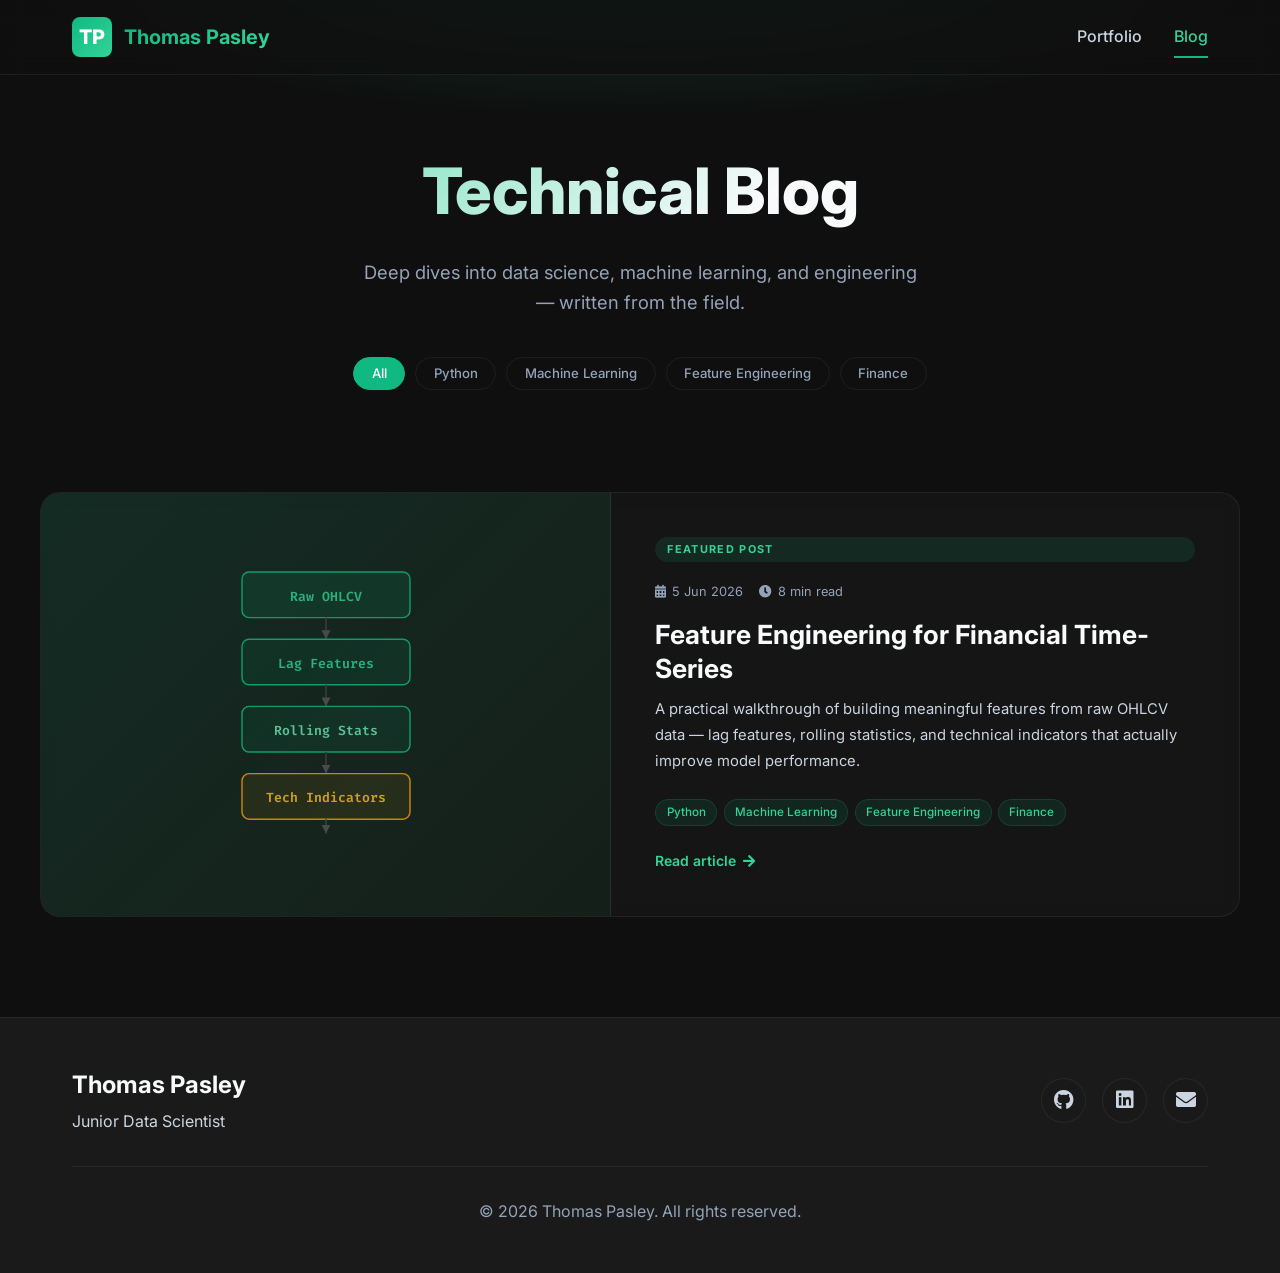
==== blog/index.html @ 4e46256f "Add blog section and refresh colour scheme - New blog at /blog/: listing page, post registry (posts." ====
<!DOCTYPE HTML>
<html lang="en">
<head>
    <title>Blog — Thomas Pasley</title>
    <meta charset="utf-8" />
    <meta name="viewport" content="width=device-width, initial-scale=1, user-scalable=no" />
    <meta name="description" content="Technical writing on data science, machine learning, and engineering by Thomas Pasley." />
    <link rel="preconnect" href="https://fonts.googleapis.com">
    <link rel="preconnect" href="https://fonts.gstatic.com" crossorigin>
    <link href="https://fonts.googleapis.com/css2?family=Inter:wght@300;400;500;600;700;800;900&family=Fira+Code:wght@400;500&display=swap" rel="stylesheet">
    <link rel="stylesheet" href="../assets/css/fontawesome-all.min.css" />
    <link rel="stylesheet" href="../assets/css/redesign.css" />
    <link rel="stylesheet" href="./blog.css" />
</head>
<body>

    <!-- Navigation -->
    <nav id="main-nav">
        <div class="nav-container">
            <div class="nav-brand">
                <span class="brand-icon">TP</span>
                <span class="brand-name">Thomas Pasley</span>
            </div>
            <div class="nav-menu" id="navMenu">
                <a href="/" class="nav-link">Portfolio</a>
                <a href="/blog/" class="nav-link active">Blog</a>
            </div>
            <button class="nav-toggle" id="navToggle" aria-label="Toggle navigation">
                <span></span>
                <span></span>
                <span></span>
            </button>
        </div>
    </nav>

    <!-- Hero -->
    <header class="blog-hero">
        <h1>Technical Blog</h1>
        <p class="blog-hero-subtitle">
            Deep dives into data science, machine learning, and engineering — written from the field.
        </p>

        <!-- Tag filter — populated by blog.js -->
        <div class="tag-filter" id="tagFilter" role="group" aria-label="Filter posts by tag"></div>
    </header>

    <!-- Posts -->
    <main class="posts-section" id="postsRoot">
        <div class="posts-container">
            <!-- Featured card injected here -->
            <div id="featuredZone"></div>

            <!-- Regular cards grid -->
            <div class="regular-posts" id="regularGrid"></div>

            <!-- Empty state -->
            <p class="posts-empty" id="postsEmpty">No posts match that tag yet.</p>
        </div>
    </main>

    <!-- Footer -->
    <footer class="site-footer">
        <div class="container">
            <div class="footer-content">
                <div class="footer-brand">
                    <h3>Thomas Pasley</h3>
                    <p>Junior Data Scientist</p>
                </div>
                <div class="footer-social">
                    <a href="https://github.com/Moosish" target="_blank" rel="noopener noreferrer" aria-label="GitHub">
                        <i class="fab fa-github"></i>
                    </a>
                    <a href="https://www.linkedin.com/in/thomas-pasley/" target="_blank" rel="noopener noreferrer" aria-label="LinkedIn">
                        <i class="fab fa-linkedin"></i>
                    </a>
                    <a href="mailto:tpasley95@gmail.com" aria-label="Email">
                        <i class="fas fa-envelope"></i>
                    </a>
                </div>
            </div>
            <div class="footer-bottom">
                <p>&copy; 2026 Thomas Pasley. All rights reserved.</p>
            </div>
        </div>
    </footer>

    <script src="./posts.js"></script>
    <script src="./blog.js"></script>
</body>
</html>
---- assets/css/redesign.css ----
/**
 * Complete Redesign - Modern Portfolio CSS
 * Thomas Pasley - Data Scientist Portfolio
 */

/* ==================== ROOT VARIABLES ==================== */
:root {
    /* Colors */
    --primary: #10b981;
    --primary-dark: #059669;
    --primary-light: #34d399;
    --secondary: #22c55e;
    --accent: #f59e0b;
    --success: #10b981;
    --warning: #f59e0b;
    --error: #ef4444;

    /* Backgrounds */
    --bg-primary: #0f0f0f;
    --bg-secondary: #1a1a1a;
    --bg-tertiary: #2d2d2d;
    --bg-card: rgba(26, 26, 26, 0.6);
    --bg-hover: rgba(16, 185, 129, 0.1);

    /* Text Colors */
    --text-primary: #f8fafc;
    --text-secondary: #cbd5e1;
    --text-muted: #94a3b8;
    --text-inverse: #0f0f0f;

    /* Borders */
    --border-color: rgba(148, 163, 184, 0.1);
    --border-radius: 12px;
    --border-radius-lg: 20px;

    /* Spacing */
    --section-padding: 100px 0;
    --container-padding: 0 2rem;
    --max-width: 1200px;

    /* Shadows */
    --shadow-sm: 0 2px 8px rgba(0, 0, 0, 0.1);
    --shadow-md: 0 4px 16px rgba(0, 0, 0, 0.2);
    --shadow-lg: 0 8px 32px rgba(0, 0, 0, 0.3);
    --shadow-xl: 0 16px 48px rgba(0, 0, 0, 0.4);

    /* Transitions */
    --transition: all 0.3s cubic-bezier(0.4, 0, 0.2, 1);
    --transition-slow: all 0.5s cubic-bezier(0.4, 0, 0.2, 1);
}

/* ==================== GLOBAL STYLES ==================== */
* {
    margin: 0;
    padding: 0;
    box-sizing: border-box;
}

html {
    scroll-behavior: smooth;
    font-size: 16px;
}

body {
    font-family: 'Inter', -apple-system, BlinkMacSystemFont, 'Segoe UI', sans-serif;
    background: var(--bg-primary);
    color: var(--text-primary);
    line-height: 1.6;
    overflow-x: hidden;
}

.container {
    max-width: var(--max-width);
    margin: 0 auto;
    padding: var(--container-padding);
}

img {
    max-width: 100%;
    height: auto;
    display: block;
}

a {
    text-decoration: none;
    color: inherit;
    transition: var(--transition);
}

ul {
    list-style: none;
}

/* ==================== NAVIGATION ==================== */
#main-nav {
    position: fixed;
    top: 0;
    left: 0;
    width: 100%;
    background: rgba(15, 15, 15, 0.8);
    backdrop-filter: blur(10px);
    border-bottom: 1px solid var(--border-color);
    z-index: 1000;
    transition: var(--transition);
}

#main-nav.scrolled {
    box-shadow: var(--shadow-md);
    background: rgba(15, 15, 15, 0.95);
}

.nav-container {
    max-width: var(--max-width);
    margin: 0 auto;
    padding: 1rem 2rem;
    display: flex;
    justify-content: space-between;
    align-items: center;
}

.nav-brand {
    display: flex;
    align-items: center;
    gap: 0.75rem;
    font-weight: 700;
    font-size: 1.25rem;
}

.brand-icon {
    width: 40px;
    height: 40px;
    background: linear-gradient(135deg, var(--primary), var(--primary-light));
    border-radius: 8px;
    display: flex;
    align-items: center;
    justify-content: center;
    color: white;
    font-weight: 800;
}

.brand-name {
    background: linear-gradient(135deg, var(--primary), var(--primary-light));
    -webkit-background-clip: text;
    -webkit-text-fill-color: transparent;
    background-clip: text;
}

.nav-menu {
    display: flex;
    gap: 2rem;
}

.nav-link {
    color: var(--text-secondary);
    font-weight: 500;
    position: relative;
    padding: 0.5rem 0;
}

.nav-link::after {
    content: '';
    position: absolute;
    bottom: 0;
    left: 0;
    width: 0;
    height: 2px;
    background: var(--primary);
    transition: width 0.3s ease;
}

.nav-link:hover,
.nav-link.active {
    color: var(--primary-light);
}

.nav-link:hover::after,
.nav-link.active::after {
    width: 100%;
}

.nav-toggle {
    display: none;
    flex-direction: column;
    gap: 4px;
    background: none;
    border: none;
    cursor: pointer;
    padding: 0.5rem;
}

.nav-toggle span {
    width: 25px;
    height: 2px;
    background: var(--text-primary);
    transition: var(--transition);
}

/* ==================== HERO SECTION ==================== */
.hero-section {
    min-height: 100vh;
    display: flex;
    align-items: center;
    justify-content: center;
    position: relative;
    padding: 120px 2rem 80px;
    overflow: hidden;
}

.hero-background {
    position: absolute;
    top: 0;
    left: 0;
    width: 100%;
    height: 100%;
    z-index: 0;
}

.gradient-orb {
    position: absolute;
    border-radius: 50%;
    filter: blur(80px);
    opacity: 0.3;
    animation: float 20s ease-in-out infinite;
}

.orb-1 {
    width: 500px;
    height: 500px;
    background: var(--primary);
    top: -10%;
    right: -10%;
    animation-delay: 0s;
}

.orb-2 {
    width: 400px;
    height: 400px;
    background: var(--secondary);
    bottom: -10%;
    left: -10%;
    animation-delay: 5s;
}

.orb-3 {
    width: 350px;
    height: 350px;
    background: var(--accent);
    top: 50%;
    left: 50%;
    transform: translate(-50%, -50%);
    animation-delay: 10s;
}

@keyframes float {
    0%, 100% { transform: translate(0, 0) scale(1); }
    33% { transform: translate(30px, -30px) scale(1.1); }
    66% { transform: translate(-20px, 20px) scale(0.9); }
}

.hero-content {
    max-width: var(--max-width);
    width: 100%;
    display: grid;
    grid-template-columns: 1.2fr 1fr;
    gap: 4rem;
    align-items: center;
    position: relative;
    z-index: 1;
}

.hero-greeting {
    color: var(--primary-light);
    font-size: 1.25rem;
    font-weight: 500;
    margin-bottom: 0.5rem;
    animation: fadeInUp 0.8s ease 0.2s backwards;
}

.hero-name {
    font-size: 4rem;
    font-weight: 900;
    background: linear-gradient(135deg, var(--text-primary), var(--primary-light));
    -webkit-background-clip: text;
    -webkit-text-fill-color: transparent;
    background-clip: text;
    margin-bottom: 0.5rem;
    line-height: 1.2;
    animation: fadeInUp 0.8s ease 0.4s backwards;
}

.hero-title {
    font-size: 2.5rem;
    font-weight: 700;
    color: var(--text-secondary);
    margin-bottom: 1.5rem;
    animation: fadeInUp 0.8s ease 0.6s backwards;
}

.hero-description {
    font-size: 1.15rem;
    color: var(--text-secondary);
    line-height: 1.8;
    margin-bottom: 2rem;
    animation: fadeInUp 0.8s ease 0.8s backwards;
}

.hero-cta {
    display: flex;
    gap: 1rem;
    margin-bottom: 2rem;
    animation: fadeInUp 0.8s ease 1s backwards;
}

.btn {
    padding: 1rem 2rem;
    border-radius: var(--border-radius);
    font-weight: 600;
    font-size: 1rem;
    cursor: pointer;
    border: none;
    display: inline-flex;
    align-items: center;
    gap: 0.5rem;
    transition: var(--transition);
}

.btn-primary {
    background: linear-gradient(135deg, var(--primary), var(--primary-light));
    color: white;
    box-shadow: 0 4px 20px rgba(16, 185, 129, 0.4);
}

.btn-primary:hover {
    transform: translateY(-2px);
    box-shadow: 0 8px 30px rgba(16, 185, 129, 0.6);
}

.btn-secondary {
    background: transparent;
    color: var(--text-primary);
    border: 2px solid var(--primary);
}

.btn-secondary:hover {
    background: var(--primary);
    transform: translateY(-2px);
}

.hero-social {
    display: flex;
    gap: 1rem;
    animation: fadeInUp 0.8s ease 1.2s backwards;
}

.hero-social a {
    width: 50px;
    height: 50px;
    background: var(--bg-card);
    backdrop-filter: blur(10px);
    border: 1px solid var(--border-color);
    border-radius: 50%;
    display: flex;
    align-items: center;
    justify-content: center;
    font-size: 1.25rem;
    color: var(--text-secondary);
    transition: var(--transition);
}

.hero-social a:hover {
    background: var(--primary);
    color: white;
    transform: translateY(-3px);
    box-shadow: 0 8px 20px rgba(16, 185, 129, 0.4);
}

.hero-image {
    animation: fadeInRight 1s ease 0.5s backwards;
}

.image-wrapper {
    position: relative;
    border-radius: var(--border-radius-lg);
    overflow: hidden;
}

.image-wrapper img {
    width: 100%;
    border-radius: var(--border-radius-lg);
    box-shadow: var(--shadow-xl);
}

.image-border {
    position: absolute;
    inset: -10px;
    border-radius: var(--border-radius-lg);
    background: linear-gradient(135deg, var(--primary), var(--primary-light));
    z-index: -1;
    animation: rotate 10s linear infinite;
}

@keyframes rotate {
    from { transform: rotate(0deg); }
    to { transform: rotate(360deg); }
}

.scroll-indicator {
    position: absolute;
    bottom: 2rem;
    left: 50%;
    transform: translateX(-50%);
    display: flex;
    flex-direction: column;
    align-items: center;
    gap: 0.5rem;
    color: var(--text-muted);
    animation: bounce 2s ease-in-out infinite;
}

.scroll-indicator span {
    width: 2px;
    height: 40px;
    background: linear-gradient(to bottom, transparent, var(--primary));
}

.scroll-indicator p {
    font-size: 0.875rem;
    font-weight: 500;
}

@keyframes bounce {
    0%, 100% { transform: translate(-50%, 0); }
    50% { transform: translate(-50%, 10px); }
}

/* ==================== STATS SECTION ==================== */
.stats-section {
    padding: 3rem 0;
    background: var(--bg-secondary);
    border-top: 1px solid var(--border-color);
    border-bottom: 1px solid var(--border-color);
}

.stats-grid {
    display: grid;
    grid-template-columns: repeat(4, 1fr);
    gap: 2rem;
}

.stat-item {
    text-align: center;
    padding: 2rem;
    background: var(--bg-card);
    backdrop-filter: blur(10px);
    border-radius: var(--border-radius);
    border: 1px solid var(--border-color);
    transition: var(--transition);
}

.stat-item:hover {
    transform: translateY(-5px);
    border-color: var(--primary);
    box-shadow: 0 8px 24px rgba(16, 185, 129, 0.2);
}

.stat-icon {
    font-size: 2.5rem;
    background: linear-gradient(135deg, var(--primary), var(--primary-light));
    -webkit-background-clip: text;
    -webkit-text-fill-color: transparent;
    background-clip: text;
    margin-bottom: 1rem;
}

.stat-number {
    font-size: 3rem;
    font-weight: 800;
    color: var(--text-primary);
    margin-bottom: 0.5rem;
}

.stat-label {
    color: var(--text-muted);
    font-size: 1rem;
}

/* ==================== SECTION HEADER ==================== */
.section-header {
    text-align: center;
    margin-bottom: 4rem;
}

.section-tag {
    display: inline-block;
    padding: 0.5rem 1rem;
    background: var(--bg-card);
    border: 1px solid var(--border-color);
    border-radius: 50px;
    color: var(--primary-light);
    font-size: 0.875rem;
    font-weight: 600;
    text-transform: uppercase;
    letter-spacing: 1px;
    margin-bottom: 1rem;
}

.section-title {
    font-size: 3rem;
    font-weight: 800;
    background: linear-gradient(135deg, var(--text-primary), var(--primary-light));
    -webkit-background-clip: text;
    -webkit-text-fill-color: transparent;
    background-clip: text;
    margin-bottom: 1rem;
}

.section-subtitle {
    font-size: 1.15rem;
    color: var(--text-secondary);
    max-width: 600px;
    margin: 0 auto;
}

/* ==================== ABOUT SECTION ==================== */
.about-section {
    padding: var(--section-padding);
}

.about-content {
    max-width: 900px;
    margin: 0 auto;
}

.about-text .lead {
    font-size: 1.25rem;
    font-weight: 600;
    color: var(--text-primary);
    margin-bottom: 1.5rem;
    line-height: 1.7;
}

.about-text p {
    color: var(--text-secondary);
    line-height: 1.8;
    margin-bottom: 1.5rem;
}

.about-highlights {
    display: grid;
    grid-template-columns: repeat(2, 1fr);
    gap: 1rem;
    margin-top: 2rem;
}

.highlight-item {
    display: flex;
    align-items: center;
    gap: 0.75rem;
    padding: 1rem;
    background: var(--bg-card);
    border: 1px solid var(--border-color);
    border-radius: var(--border-radius);
    transition: var(--transition);
}

.highlight-item:hover {
    border-color: var(--primary);
    transform: translateX(5px);
}

.highlight-item i {
    color: var(--primary);
    font-size: 1.25rem;
}

.about-image {
    border-radius: var(--border-radius-lg);
    overflow: hidden;
    box-shadow: var(--shadow-xl);
}

.about-image img {
    width: 100%;
    height: 100%;
    object-fit: cover;
}

/* ==================== SKILLS SECTION ==================== */
.skills-section {
    padding: var(--section-padding);
    background: var(--bg-secondary);
}

.skills-grid {
    display: grid;
    grid-template-columns: repeat(2, 1fr);
    gap: 2rem;
}

.skill-category {
    background: var(--bg-card);
    backdrop-filter: blur(10px);
    border: 1px solid var(--border-color);
    border-radius: var(--border-radius);
    padding: 2rem;
    transition: var(--transition);
}

.skill-category:hover {
    transform: translateY(-5px);
    box-shadow: 0 8px 24px rgba(16, 185, 129, 0.2);
    border-color: var(--primary);
}

.category-header {
    display: flex;
    align-items: center;
    gap: 1rem;
    margin-bottom: 1.5rem;
    padding-bottom: 1rem;
    border-bottom: 1px solid var(--border-color);
}

.category-header i {
    font-size: 1.75rem;
    background: linear-gradient(135deg, var(--primary), var(--primary-light));
    -webkit-background-clip: text;
    -webkit-text-fill-color: transparent;
    background-clip: text;
}

.category-header h3 {
    font-size: 1.5rem;
    font-weight: 700;
    color: var(--text-primary);
}

.skill-items {
    display: flex;
    flex-direction: column;
    gap: 1.25rem;
}

.skill-item {
    display: flex;
    flex-direction: column;
    gap: 0.5rem;
}

.skill-name {
    color: var(--text-secondary);
    font-weight: 500;
    font-size: 0.95rem;
}

.skill-bar {
    height: 8px;
    background: var(--bg-tertiary);
    border-radius: 50px;
    overflow: hidden;
    position: relative;
}

.skill-progress {
    height: 100%;
    background: linear-gradient(90deg, var(--primary), var(--primary-light));
    border-radius: 50px;
    width: 0;
    transition: width 1s cubic-bezier(0.4, 0, 0.2, 1);
    box-shadow: 0 0 10px rgba(16, 185, 129, 0.5);
}

/* ==================== EXPERIENCE SECTION ==================== */
.experience-section {
    padding: var(--section-padding);
}

.timeline {
    position: relative;
    padding-left: 2rem;
}

.timeline::before {
    content: '';
    position: absolute;
    left: 0;
    top: 0;
    bottom: 0;
    width: 2px;
    background: linear-gradient(to bottom, var(--primary), var(--primary-light));
}

.timeline-item {
    position: relative;
    margin-bottom: 3rem;
}

.timeline-marker {
    position: absolute;
    left: -2.5rem;
    top: 0;
    width: 20px;
    height: 20px;
    border-radius: 50%;
    background: var(--primary);
    border: 4px solid var(--bg-primary);
    box-shadow: 0 0 0 4px var(--bg-card);
    z-index: 2;
}

.timeline-content {
    background: var(--bg-card);
    backdrop-filter: blur(10px);
    border: 1px solid var(--border-color);
    border-radius: var(--border-radius);
    padding: 2rem;
    margin-left: 2rem;
    transition: var(--transition);
}

.timeline-content:hover {
    transform: translateX(10px);
    border-color: var(--primary);
    box-shadow: 0 8px 24px rgba(16, 185, 129, 0.2);
}

.timeline-date {
    display: inline-block;
    padding: 0.25rem 0.75rem;
    background: var(--primary);
    color: white;
    border-radius: 50px;
    font-size: 0.875rem;
    font-weight: 600;
    margin-bottom: 1rem;
}

.timeline-content h3 {
    font-size: 1.5rem;
    font-weight: 700;
    color: var(--text-primary);
    margin-bottom: 0.5rem;
}

.timeline-content h4 {
    font-size: 1.1rem;
    color: var(--primary-light);
    margin-bottom: 1rem;
}

.timeline-content ul {
    list-style: none;
    margin-bottom: 1rem;
}

.timeline-content ul li {
    color: var(--text-secondary);
    padding: 0.5rem 0;
    padding-left: 1.5rem;
    position: relative;
    line-height: 1.6;
}

.timeline-content ul li::before {
    content: '▸';
    position: absolute;
    left: 0;
    color: var(--primary);
    font-weight: bold;
}

.timeline-tags {
    display: flex;
    flex-wrap: wrap;
    gap: 0.5rem;
}

.tag {
    padding: 0.35rem 0.75rem;
    background: var(--bg-tertiary);
    color: var(--text-secondary);
    border-radius: 50px;
    font-size: 0.875rem;
    font-weight: 500;
}

/* ==================== EDUCATION SECTION ==================== */
.education-section {
    padding: var(--section-padding);
    background: var(--bg-secondary);
}

.education-grid {
    display: grid;
    grid-template-columns: repeat(2, 1fr);
    gap: 2rem;
    margin-bottom: 4rem;
}

.education-card {
    background: var(--bg-card);
    backdrop-filter: blur(10px);
    border: 1px solid var(--border-color);
    border-radius: var(--border-radius);
    padding: 2rem;
    transition: var(--transition);
    display: flex;
    gap: 1.5rem;
}

.education-card:hover {
    transform: translateY(-5px);
    border-color: var(--primary);
    box-shadow: 0 8px 24px rgba(16, 185, 129, 0.2);
}

.education-icon {
    width: 60px;
    height: 60px;
    background: linear-gradient(135deg, var(--primary), var(--primary-light));
    border-radius: var(--border-radius);
    display: flex;
    align-items: center;
    justify-content: center;
    flex-shrink: 0;
}

.education-icon i {
    font-size: 1.75rem;
    color: white;
}

.education-content {
    flex: 1;
}

.education-date {
    display: inline-block;
    padding: 0.25rem 0.75rem;
    background: var(--bg-tertiary);
    color: var(--text-secondary);
    border-radius: 50px;
    font-size: 0.875rem;
    font-weight: 600;
    margin-bottom: 0.75rem;
}

.education-content h3 {
    font-size: 1.5rem;
    font-weight: 700;
    color: var(--text-primary);
    margin-bottom: 0.5rem;
}

.education-content h4 {
    font-size: 1rem;
    color: var(--primary-light);
    margin-bottom: 0.75rem;
}

.education-grade {
    display: inline-block;
    padding: 0.35rem 0.75rem;
    background: var(--primary);
    color: white;
    border-radius: 50px;
    font-size: 0.875rem;
    font-weight: 600;
    margin-bottom: 1rem;
}

.education-content ul {
    list-style: none;
    margin-top: 1rem;
}

.education-content ul li {
    color: var(--text-secondary);
    padding: 0.5rem 0;
    padding-left: 1.5rem;
    position: relative;
    line-height: 1.6;
}

.education-content ul li::before {
    content: '▸';
    position: absolute;
    left: 0;
    color: var(--primary);
    font-weight: bold;
}

.certifications-wrapper {
    text-align: center;
}

.certifications-title {
    font-size: 2rem;
    font-weight: 700;
    color: var(--text-primary);
    margin-bottom: 2rem;
}

.certifications-grid {
    display: grid;
    grid-template-columns: repeat(3, 1fr);
    gap: 2rem;
}

.cert-card {
    background: var(--bg-card);
    backdrop-filter: blur(10px);
    border: 1px solid var(--border-color);
    border-radius: var(--border-radius);
    padding: 2rem;
    text-align: center;
    transition: var(--transition);
}

.cert-card:hover {
    transform: translateY(-5px);
    border-color: var(--primary);
    box-shadow: 0 8px 24px rgba(16, 185, 129, 0.2);
}

.cert-icon {
    width: 80px;
    height: 80px;
    background: linear-gradient(135deg, var(--primary), var(--primary-light));
    border-radius: 50%;
    display: flex;
    align-items: center;
    justify-content: center;
    margin: 0 auto 1.5rem;
}

.cert-icon i {
    font-size: 2rem;
    color: white;
}

.cert-card h4 {
    font-size: 1.15rem;
    font-weight: 700;
    color: var(--text-primary);
    margin-bottom: 0.5rem;
}

.cert-card p {
    color: var(--text-secondary);
    margin-bottom: 0.75rem;
}

.cert-date {
    display: inline-block;
    padding: 0.25rem 0.75rem;
    background: var(--bg-tertiary);
    color: var(--text-muted);
    border-radius: 50px;
    font-size: 0.875rem;
    font-weight: 600;
}

/* ==================== CONTACT SECTION ==================== */
.contact-section {
    padding: var(--section-padding);
}

.contact-grid {
    display: grid;
    grid-template-columns: 1.2fr 1fr;
    gap: 3rem;
}

.contact-info h3 {
    font-size: 2rem;
    font-weight: 700;
    color: var(--text-primary);
    margin-bottom: 1rem;
}

.contact-info p {
    color: var(--text-secondary);
    line-height: 1.8;
    margin-bottom: 2rem;
}

.contact-methods {
    display: flex;
    flex-direction: column;
    gap: 1rem;
}

.contact-method {
    display: flex;
    align-items: center;
    gap: 1.5rem;
    padding: 1.5rem;
    background: var(--bg-card);
    border: 1px solid var(--border-color);
    border-radius: var(--border-radius);
    transition: var(--transition);
}

.contact-method:hover {
    border-color: var(--primary);
    transform: translateX(10px);
    box-shadow: 0 4px 16px rgba(16, 185, 129, 0.2);
}

.method-icon {
    width: 50px;
    height: 50px;
    background: linear-gradient(135deg, var(--primary), var(--primary-light));
    border-radius: 50%;
    display: flex;
    align-items: center;
    justify-content: center;
    flex-shrink: 0;
}

.method-icon i {
    font-size: 1.25rem;
    color: white;
}

.method-content h4 {
    font-size: 1.1rem;
    font-weight: 600;
    color: var(--text-primary);
    margin-bottom: 0.25rem;
}

.method-content p {
    color: var(--text-secondary);
    margin: 0;
}

.cta-card {
    background: var(--bg-card);
    backdrop-filter: blur(10px);
    border: 1px solid var(--border-color);
    border-radius: var(--border-radius);
    padding: 2rem;
    height: fit-content;
}

.cta-card h3 {
    font-size: 1.5rem;
    font-weight: 700;
    color: var(--text-primary);
    margin-bottom: 1.5rem;
}

.quick-links {
    display: flex;
    flex-direction: column;
    gap: 1rem;
}

.quick-link {
    display: flex;
    align-items: center;
    gap: 1rem;
    padding: 1rem;
    background: var(--bg-tertiary);
    border: 1px solid var(--border-color);
    border-radius: var(--border-radius);
    color: var(--text-secondary);
    transition: var(--transition);
}

.quick-link:hover {
    background: var(--primary);
    color: white;
    transform: translateX(5px);
}

.quick-link i {
    font-size: 1.25rem;
}

/* ==================== FOOTER ==================== */
.site-footer {
    padding: 3rem 0;
    background: var(--bg-secondary);
    border-top: 1px solid var(--border-color);
}

.footer-content {
    display: flex;
    justify-content: space-between;
    align-items: center;
    margin-bottom: 2rem;
}

.footer-brand h3 {
    font-size: 1.5rem;
    font-weight: 700;
    color: var(--text-primary);
    margin-bottom: 0.25rem;
}

.footer-brand p {
    color: var(--text-secondary);
}

.footer-social {
    display: flex;
    gap: 1rem;
}

.footer-social a {
    width: 45px;
    height: 45px;
    background: var(--bg-card);
    border: 1px solid var(--border-color);
    border-radius: 50%;
    display: flex;
    align-items: center;
    justify-content: center;
    font-size: 1.25rem;
    color: var(--text-secondary);
    transition: var(--transition);
}

.footer-social a:hover {
    background: var(--primary);
    color: white;
    transform: translateY(-3px);
}

.footer-bottom {
    text-align: center;
    padding-top: 2rem;
    border-top: 1px solid var(--border-color);
    color: var(--text-muted);
}

/* ==================== ANIMATIONS ==================== */
@keyframes fadeInUp {
    from {
        opacity: 0;
        transform: translateY(30px);
    }
    to {
        opacity: 1;
        transform: translateY(0);
    }
}

@keyframes fadeInRight {
    from {
        opacity: 0;
        transform: translateX(30px);
    }
    to {
        opacity: 1;
        transform: translateX(0);
    }
}

/* ==================== RESPONSIVE DESIGN ==================== */
@media (max-width: 1024px) {
    .hero-content,
    .about-content,
    .contact-grid {
        grid-template-columns: 1fr;
        gap: 2rem;
    }

    .hero-image {
        order: -1;
    }

    .skills-grid,
    .education-grid {
        grid-template-columns: 1fr;
    }

    .stats-grid {
        grid-template-columns: repeat(2, 1fr);
    }
}

@media (max-width: 768px) {
    .nav-menu {
        position: fixed;
        top: 70px;
        left: -100%;
        width: 100%;
        background: rgba(15, 15, 15, 0.98);
        backdrop-filter: blur(10px);
        flex-direction: column;
        padding: 2rem;
        gap: 1rem;
        transition: left 0.3s ease;
        border-bottom: 1px solid var(--border-color);
    }

    .nav-menu.active {
        left: 0;
    }

    .nav-toggle {
        display: flex;
    }

    .hero-name {
        font-size: 2.5rem;
    }

    .hero-title {
        font-size: 1.75rem;
    }

    .section-title {
        font-size: 2rem;
    }

    .stats-grid,
    .certifications-grid {
        grid-template-columns: 1fr;
    }

    .about-highlights {
        grid-template-columns: 1fr;
    }

    .hero-cta {
        flex-direction: column;
    }
}

@media (max-width: 480px) {
    :root {
        --section-padding: 60px 0;
    }

    .hero-section {
        padding: 100px 1rem 60px;
    }

    .container {
        padding: 0 1rem;
    }

    .hero-name {
        font-size: 2rem;
    }

    .hero-title {
        font-size: 1.5rem;
    }

    .section-title {
        font-size: 1.75rem;
    }
}
---- blog/blog.css ----
/**
 * Blog styles — Thomas Pasley
 * Extends assets/css/redesign.css (linked before this file).
 */

/* ==================== BLOG NAV ==================== */
/* Disable the scroll-spy active-link logic from redesign.js on blog pages.
   Blog nav links use href page URLs, not #anchors, so no override needed. */

/* ==================== BLOG HERO ==================== */
.blog-hero {
    padding: 140px 2rem 70px;
    text-align: center;
    position: relative;
    overflow: hidden;
}

.blog-hero::before {
    content: '';
    position: absolute;
    inset: 0;
    background: radial-gradient(ellipse 70% 50% at 50% -10%, rgba(16, 185, 129, 0.25) 0%, transparent 70%);
    pointer-events: none;
}

.blog-hero h1 {
    font-size: clamp(2.5rem, 6vw, 4rem);
    font-weight: 800;
    background: linear-gradient(135deg, var(--primary-light) 0%, var(--text-primary) 60%);
    -webkit-background-clip: text;
    -webkit-text-fill-color: transparent;
    background-clip: text;
    margin-bottom: 1rem;
    position: relative;
}

.blog-hero-subtitle {
    font-size: 1.15rem;
    color: var(--text-muted);
    max-width: 560px;
    margin: 0 auto 2.5rem;
    position: relative;
}

/* ==================== TAG FILTER ==================== */
.tag-filter {
    display: flex;
    gap: 0.625rem;
    justify-content: center;
    flex-wrap: wrap;
    position: relative;
}

.filter-btn {
    padding: 0.45rem 1.1rem;
    border-radius: 100px;
    border: 1px solid var(--border-color);
    background: transparent;
    color: var(--text-muted);
    font-size: 0.825rem;
    font-weight: 500;
    cursor: pointer;
    transition: var(--transition);
    font-family: inherit;
}

.filter-btn:hover {
    border-color: rgba(16, 185, 129, 0.4);
    color: var(--text-secondary);
}

.filter-btn.active {
    background: var(--primary);
    border-color: var(--primary);
    color: white;
}

/* ==================== POSTS SECTION ==================== */
.posts-section {
    padding: 2rem 2rem 100px;
}

.posts-container {
    max-width: var(--max-width);
    margin: 0 auto;
}

/* ==================== POST CARDS ==================== */
.post-card {
    background: var(--bg-card);
    border: 1px solid var(--border-color);
    border-radius: var(--border-radius-lg);
    overflow: hidden;
    transition: var(--transition);
    backdrop-filter: blur(8px);
    opacity: 0;
    transform: translateY(16px);
    animation: cardFadeIn 0.5s ease forwards;
}

@keyframes cardFadeIn {
    to { opacity: 1; transform: translateY(0); }
}

.post-card:hover {
    border-color: rgba(16, 185, 129, 0.4);
    transform: translateY(-4px);
    box-shadow: var(--shadow-lg), 0 0 0 1px rgba(16, 185, 129, 0.08);
}

/* Featured card — side-by-side layout */
.post-card.featured {
    display: grid;
    grid-template-columns: 1fr 1.1fr;
}

.card-visual {
    background: linear-gradient(135deg, rgba(16, 185, 129, 0.14), rgba(34, 197, 94, 0.06));
    display: flex;
    align-items: center;
    justify-content: center;
    padding: 3rem 2rem;
    border-right: 1px solid var(--border-color);
}

.card-visual svg {
    width: 100%;
    max-width: 240px;
    height: auto;
    opacity: 0.8;
}

.card-body {
    padding: 2.25rem;
}

.post-card.featured .card-body {
    padding: 2.75rem;
    display: flex;
    flex-direction: column;
    justify-content: center;
}

/* Regular posts grid */
.regular-posts {
    display: grid;
    grid-template-columns: repeat(auto-fill, minmax(320px, 1fr));
    gap: 1.25rem;
    margin-top: 1.25rem;
}

.regular-posts .post-card .card-body {
    padding: 1.75rem;
}

/* Card internals */
.card-featured-label {
    display: inline-block;
    font-size: 0.68rem;
    font-weight: 700;
    letter-spacing: 0.12em;
    text-transform: uppercase;
    color: var(--primary-light);
    background: rgba(16, 185, 129, 0.12);
    padding: 0.25rem 0.75rem;
    border-radius: 100px;
    margin-bottom: 1.25rem;
}

.card-meta {
    display: flex;
    align-items: center;
    gap: 1rem;
    margin-bottom: 0.875rem;
    font-size: 0.8rem;
    color: var(--text-muted);
}

.card-meta span {
    display: flex;
    align-items: center;
    gap: 0.35rem;
}

.card-title {
    font-size: 1.25rem;
    font-weight: 700;
    color: var(--text-primary);
    margin-bottom: 0.75rem;
    line-height: 1.3;
}

.post-card.featured .card-title {
    font-size: 1.65rem;
}

.card-excerpt {
    color: var(--text-secondary);
    font-size: 0.925rem;
    line-height: 1.75;
    margin-bottom: 1.5rem;
    display: -webkit-box;
    -webkit-line-clamp: 3;
    -webkit-box-orient: vertical;
    overflow: hidden;
}

.card-tags {
    display: flex;
    flex-wrap: wrap;
    gap: 0.4rem;
    margin-bottom: 1.5rem;
}

.card-tag {
    font-size: 0.73rem;
    font-weight: 500;
    color: var(--primary-light);
    background: rgba(16, 185, 129, 0.1);
    border: 1px solid rgba(16, 185, 129, 0.18);
    padding: 0.2rem 0.65rem;
    border-radius: 100px;
}

.card-link {
    display: inline-flex;
    align-items: center;
    gap: 0.4rem;
    color: var(--primary-light);
    font-size: 0.875rem;
    font-weight: 600;
    transition: gap 0.2s ease, color 0.2s ease;
}

.card-link:hover {
    gap: 0.7rem;
    color: var(--primary);
}

/* Empty state */
.posts-empty {
    text-align: center;
    padding: 4rem 2rem;
    color: var(--text-muted);
    display: none;
    grid-column: 1 / -1;
}

.posts-empty.visible {
    display: block;
}

/* ==================== POST PAGE ==================== */
.post-page-wrapper {
    padding-top: 80px;
    min-height: 100vh;
}

.post-header {
    max-width: 780px;
    margin: 0 auto;
    padding: 56px 2rem 36px;
}

.post-header-breadcrumb {
    display: flex;
    align-items: center;
    gap: 0.5rem;
    font-size: 0.825rem;
    color: var(--text-muted);
    margin-bottom: 1.75rem;
    flex-wrap: wrap;
}

.post-header-breadcrumb a {
    display: inline-flex;
    align-items: center;
    gap: 0.3rem;
    color: var(--text-muted);
    transition: color 0.2s;
}

.post-header-breadcrumb a:hover {
    color: var(--primary-light);
}

.post-header-breadcrumb .sep {
    opacity: 0.4;
}

.post-date-read {
    display: flex;
    align-items: center;
    gap: 1.25rem;
    font-size: 0.825rem;
    color: var(--text-muted);
    margin-bottom: 1.25rem;
}

.post-date-read span {
    display: flex;
    align-items: center;
    gap: 0.35rem;
}

.post-title {
    font-size: clamp(1.75rem, 4vw, 2.75rem);
    font-weight: 800;
    line-height: 1.2;
    color: var(--text-primary);
    margin-bottom: 1.1rem;
}

.post-description {
    font-size: 1.1rem;
    color: var(--text-secondary);
    line-height: 1.7;
    margin-bottom: 1.5rem;
}

.post-tags {
    display: flex;
    flex-wrap: wrap;
    gap: 0.45rem;
}

.post-tag {
    font-size: 0.775rem;
    font-weight: 500;
    color: var(--primary-light);
    background: rgba(16, 185, 129, 0.1);
    border: 1px solid rgba(16, 185, 129, 0.2);
    padding: 0.28rem 0.8rem;
    border-radius: 100px;
}

.post-header-divider {
    max-width: 780px;
    margin: 0 auto;
    border: none;
    border-top: 1px solid var(--border-color);
}

/* ==================== PROSE (article body) ==================== */
.post-article {
    max-width: 780px;
    margin: 0 auto;
    padding: 2.5rem 2rem 7rem;
}

.prose {
    color: var(--text-secondary);
    font-size: 1.05rem;
    line-height: 1.85;
}

.prose h2 {
    font-size: 1.55rem;
    font-weight: 700;
    color: var(--text-primary);
    margin: 2.75rem 0 0.875rem;
    border-bottom: 1px solid var(--border-color);
    padding-bottom: 0.5rem;
}

.prose h3 {
    font-size: 1.2rem;
    font-weight: 600;
    color: var(--text-primary);
    margin: 2rem 0 0.625rem;
}

.prose p {
    margin-bottom: 1.4rem;
}

.prose ul {
    list-style: disc;
    padding-left: 1.5rem;
    margin-bottom: 1.4rem;
}

.prose ol {
    list-style: decimal;
    padding-left: 1.5rem;
    margin-bottom: 1.4rem;
}

.prose li {
    margin-bottom: 0.45rem;
    color: var(--text-secondary);
}

.prose strong {
    color: var(--text-primary);
    font-weight: 600;
}

.prose a {
    color: var(--primary-light);
    text-decoration: underline;
    text-decoration-color: rgba(129, 140, 248, 0.35);
    text-underline-offset: 2px;
    transition: text-decoration-color 0.2s;
}

.prose a:hover {
    text-decoration-color: var(--primary-light);
}

.prose code {
    font-family: 'Fira Code', 'Cascadia Code', monospace;
    font-size: 0.88em;
    background: var(--bg-secondary);
    color: var(--secondary);
    padding: 0.18em 0.48em;
    border-radius: 4px;
    border: 1px solid var(--border-color);
}

.prose pre {
    background: var(--bg-secondary);
    border: 1px solid var(--border-color);
    border-radius: var(--border-radius);
    padding: 1.5rem 1.75rem;
    overflow-x: auto;
    margin: 1.5rem 0;
    position: relative;
}

.prose pre code {
    background: none;
    border: none;
    padding: 0;
    font-size: 0.875rem;
    color: var(--text-secondary);
    line-height: 1.65;
}

.prose blockquote {
    border-left: 3px solid var(--primary);
    padding: 0.25rem 0 0.25rem 1.5rem;
    margin: 1.75rem 0;
    color: var(--text-muted);
    font-style: italic;
}

.prose hr {
    border: none;
    border-top: 1px solid var(--border-color);
    margin: 2.5rem 0;
}

.prose .callout {
    background: rgba(16, 185, 129, 0.07);
    border: 1px solid rgba(16, 185, 129, 0.2);
    border-radius: var(--border-radius);
    padding: 1.1rem 1.4rem;
    margin: 1.5rem 0;
}

.prose .callout-label {
    font-weight: 700;
    font-size: 0.8rem;
    text-transform: uppercase;
    letter-spacing: 0.08em;
    color: var(--primary-light);
    margin-bottom: 0.45rem;
    display: flex;
    align-items: center;
    gap: 0.4rem;
}

/* ==================== VIZ PANEL ==================== */
:root {
    --viz-w: clamp(320px, 36vw, 480px);
}

.viz-backdrop {
    position: fixed;
    inset: 0;
    background: rgba(0, 0, 0, 0.45);
    z-index: 490;
    opacity: 0;
    pointer-events: none;
    transition: opacity 0.35s ease;
}

.viz-backdrop.active {
    opacity: 1;
    pointer-events: all;
}

.viz-panel {
    position: fixed;
    top: 0;
    right: calc(-1 * var(--viz-w) - 4px); /* fully off-screen */
    width: var(--viz-w);
    height: 100vh;
    background: var(--bg-secondary);
    border-left: 1px solid rgba(148, 163, 184, 0.15);
    z-index: 500;
    transition: right 0.4s cubic-bezier(0.4, 0, 0.2, 1);
    display: flex;
    flex-direction: column;
}

.viz-panel.open {
    right: 0;
    box-shadow: -8px 0 40px rgba(0, 0, 0, 0.4);
}

/* Pull tab — sits on the left edge of the panel, always visible */
.viz-pull-tab {
    position: absolute;
    left: -44px;
    top: 50%;
    transform: translateY(-50%);
    width: 44px;
    height: 130px;
    background: linear-gradient(180deg, var(--primary) 0%, var(--primary-dark) 100%);
    border-radius: 10px 0 0 10px;
    cursor: pointer;
    display: flex;
    flex-direction: column;
    align-items: center;
    justify-content: center;
    gap: 10px;
    border: none;
    color: white;
    transition: background 0.2s, width 0.2s, left 0.2s;
    box-shadow: -4px 0 16px rgba(16, 185, 129, 0.35);
    z-index: 501;
}

.viz-pull-tab:hover {
    background: linear-gradient(180deg, var(--primary-light) 0%, var(--primary) 100%);
    width: 48px;
    left: -48px;
}

.viz-pull-tab .tab-icon {
    font-size: 1rem;
    line-height: 1;
}

.viz-pull-tab .tab-label {
    writing-mode: vertical-rl;
    text-orientation: mixed;
    transform: rotate(180deg);
    font-size: 0.62rem;
    font-weight: 700;
    letter-spacing: 0.16em;
    text-transform: uppercase;
    font-family: 'Fira Code', monospace;
    opacity: 0.9;
}

.viz-pull-tab .tab-chevron {
    font-size: 0.65rem;
    transition: transform 0.35s ease;
}

.viz-panel.open .viz-pull-tab .tab-chevron {
    transform: rotate(180deg);
}

/* Panel header */
.viz-panel-header {
    padding: 1.25rem 1.5rem 1rem;
    padding-top: calc(80px + 1.25rem); /* clear fixed nav */
    border-bottom: 1px solid var(--border-color);
    display: flex;
    align-items: center;
    justify-content: space-between;
    flex-shrink: 0;
}

.viz-panel-title {
    font-size: 0.78rem;
    font-weight: 700;
    text-transform: uppercase;
    letter-spacing: 0.12em;
    color: var(--text-muted);
}

.viz-close-btn {
    background: none;
    border: none;
    color: var(--text-muted);
    cursor: pointer;
    font-size: 1.4rem;
    line-height: 1;
    padding: 0.25rem 0.35rem;
    border-radius: 6px;
    transition: color 0.2s, background 0.2s;
}

.viz-close-btn:hover {
    color: var(--text-primary);
    background: var(--bg-hover);
}

/* Panel tab nav */
.viz-tab-nav {
    display: flex;
    padding: 0 0.75rem;
    border-bottom: 1px solid var(--border-color);
    flex-shrink: 0;
    overflow-x: auto;
    scrollbar-width: none;
}

.viz-tab-nav::-webkit-scrollbar { display: none; }

.viz-tab-btn {
    padding: 0.8rem 0.875rem;
    background: none;
    border: none;
    border-bottom: 2px solid transparent;
    color: var(--text-muted);
    font-size: 0.78rem;
    font-weight: 600;
    cursor: pointer;
    white-space: nowrap;
    transition: color 0.2s, border-color 0.2s;
    font-family: inherit;
    letter-spacing: 0.03em;
    margin-bottom: -1px;
}

.viz-tab-btn:hover { color: var(--text-primary); }
.viz-tab-btn.active {
    color: var(--primary-light);
    border-bottom-color: var(--primary);
}

/* Panel content */
.viz-content {
    flex: 1;
    overflow-y: auto;
    scrollbar-width: thin;
    scrollbar-color: var(--bg-tertiary) transparent;
}

.viz-content::-webkit-scrollbar { width: 4px; }
.viz-content::-webkit-scrollbar-track { background: transparent; }
.viz-content::-webkit-scrollbar-thumb {
    background: var(--bg-tertiary);
    border-radius: 2px;
}

.viz-pane {
    display: none;
    padding: 1.5rem;
}

.viz-pane.active { display: block; }

/* Viz item within a pane */
.viz-item { margin-bottom: 2rem; }
.viz-item:last-child { margin-bottom: 0; }

.viz-item-title {
    font-size: 0.72rem;
    font-weight: 700;
    text-transform: uppercase;
    letter-spacing: 0.1em;
    color: var(--text-muted);
    margin-bottom: 0.875rem;
    display: flex;
    align-items: center;
    gap: 0.5rem;
}

.viz-item-title::before {
    content: '';
    display: block;
    width: 3px;
    height: 14px;
    background: var(--primary);
    border-radius: 2px;
    flex-shrink: 0;
}

.viz-item-body {
    background: var(--bg-primary);
    border-radius: var(--border-radius);
    padding: 1.25rem;
    border: 1px solid var(--border-color);
}

.viz-item-body svg { width: 100%; height: auto; display: block; }
.viz-item-body canvas { width: 100% !important; }

/* Concept cards */
.concept-card {
    background: var(--bg-secondary);
    border-radius: 8px;
    padding: 0.9rem 1rem;
    margin-bottom: 0.6rem;
    border: 1px solid var(--border-color);
    transition: border-color 0.2s;
}

.concept-card:last-child { margin-bottom: 0; }

.concept-card:hover { border-color: rgba(16, 185, 129, 0.3); }

.concept-card-name {
    font-size: 0.85rem;
    font-weight: 600;
    color: var(--primary-light);
    margin-bottom: 0.3rem;
    font-family: 'Fira Code', monospace;
}

.concept-card-def {
    font-size: 0.8rem;
    color: var(--text-muted);
    line-height: 1.55;
    margin: 0;
}

/* ==================== RESPONSIVE ==================== */
@media (max-width: 900px) {
    :root { --viz-w: calc(100vw - 48px); }

    .post-card.featured {
        grid-template-columns: 1fr;
    }

    .card-visual { display: none; }
}

@media (max-width: 640px) {
    :root { --viz-w: 100vw; }

    .blog-hero { padding: 120px 1.25rem 56px; }

    .posts-section { padding: 1.5rem 1.25rem 80px; }

    .regular-posts { grid-template-columns: 1fr; }

    .post-header { padding: 40px 1.25rem 28px; }

    .post-article { padding: 2rem 1.25rem 5rem; }

    .viz-pull-tab {
        height: 110px;
        width: 40px;
        left: -40px;
        border-radius: 8px 0 0 8px;
    }
}
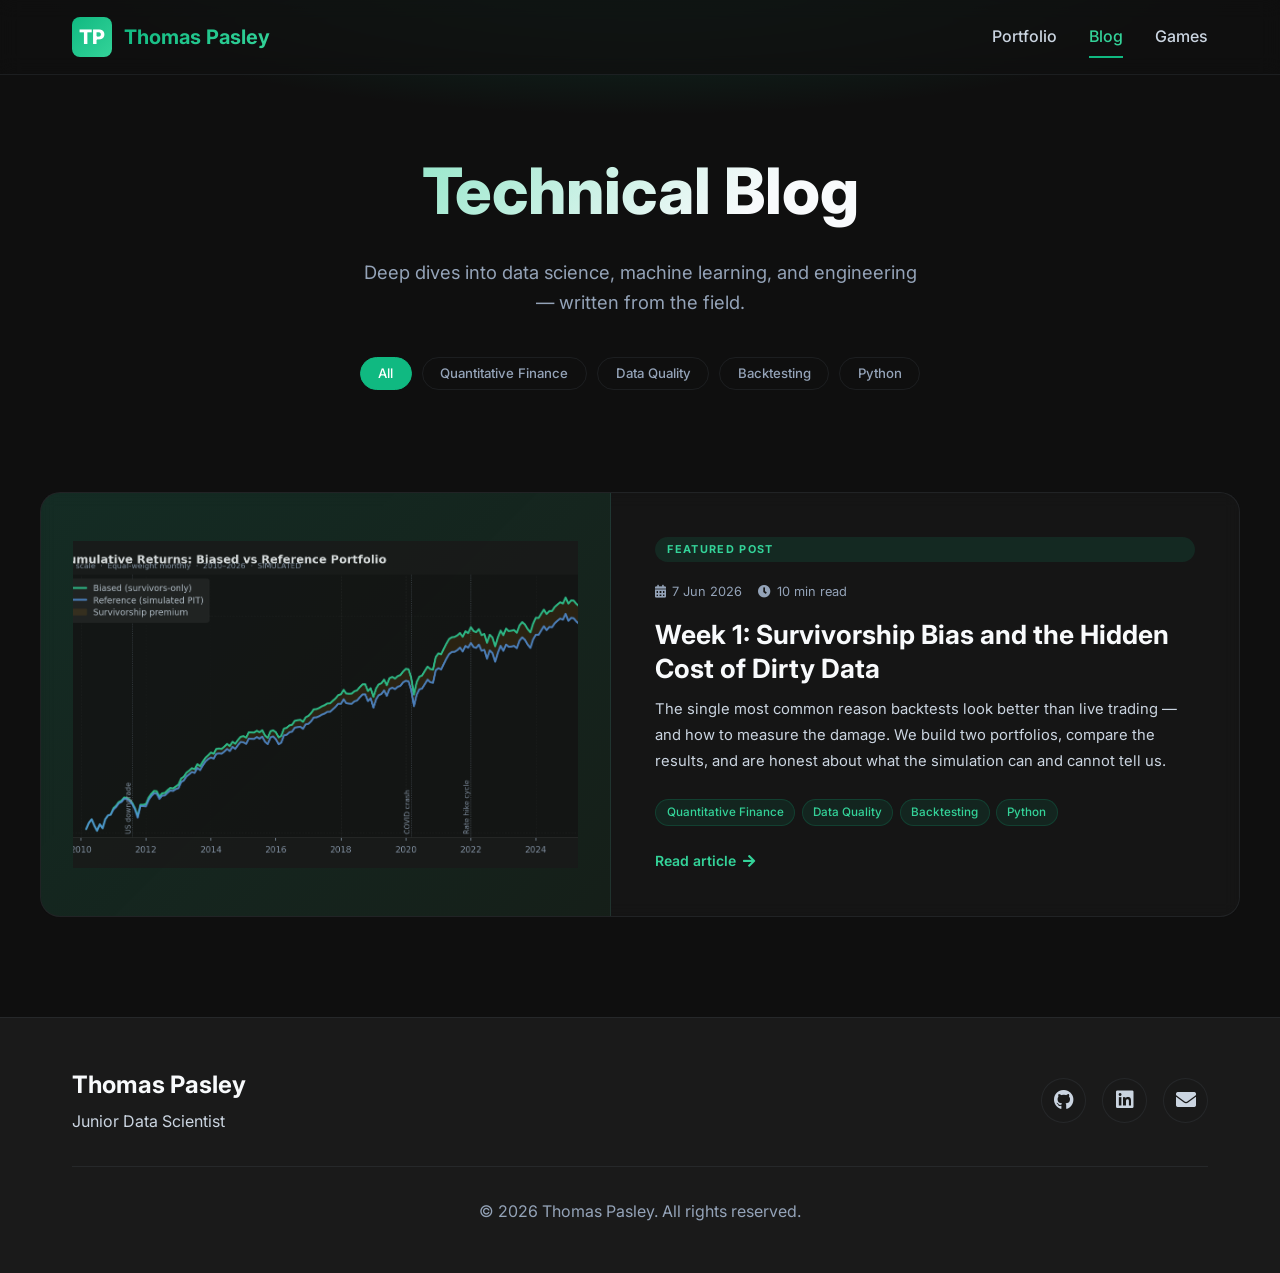
==== commit 6c1d15d9: "Add Games nav link to blog pages Co-Authored-By: Claude Sonnet 4.6 <noreply@anthropic.com>" ====
--- a/blog/index.html
+++ b/blog/index.html
@@ -24,6 +24,7 @@
             <div class="nav-menu" id="navMenu">
                 <a href="/" class="nav-link">Portfolio</a>
                 <a href="/blog/" class="nav-link active">Blog</a>
+                <a href="/games/" class="nav-link">Games</a>
             </div>
             <button class="nav-toggle" id="navToggle" aria-label="Toggle navigation">
                 <span></span>
--- a/blog/blog.css
+++ b/blog/blog.css
@@ -121,6 +121,16 @@
     justify-content: center;
     padding: 3rem 2rem;
     border-right: 1px solid var(--border-color);
+    overflow: hidden;
+}
+
+.card-visual img {
+    width: 100%;
+    height: 100%;
+    object-fit: cover;
+    margin: -3rem -2rem;
+    width: calc(100% + 4rem);
+    height: calc(100% + 6rem);
 }
 
 .card-visual svg {
@@ -459,6 +469,69 @@
     margin: 1.5rem 0;
 }
 
+/* Figures */
+.prose figure {
+    margin: 2rem 0;
+}
+
+.prose figure img {
+    width: 100%;
+    border-radius: var(--border-radius);
+    border: 1px solid var(--border-color);
+    display: block;
+}
+
+.prose figcaption {
+    font-size: 0.815rem;
+    color: var(--text-muted);
+    text-align: center;
+    margin-top: 0.625rem;
+    font-style: italic;
+    line-height: 1.5;
+}
+
+/* Tables */
+.prose table {
+    width: 100%;
+    border-collapse: collapse;
+    margin: 1.5rem 0;
+    font-size: 0.9rem;
+}
+
+.prose th {
+    font-weight: 600;
+    color: var(--text-primary);
+    padding: 0.6rem 1rem;
+    border-bottom: 2px solid var(--border-color);
+    text-align: left;
+    background: var(--bg-secondary);
+}
+
+.prose td {
+    padding: 0.55rem 1rem;
+    border-bottom: 1px solid var(--border-color);
+    color: var(--text-secondary);
+}
+
+.prose tr:last-child td { border-bottom: none; }
+.prose tr:hover td { background: rgba(255,255,255,0.02); }
+
+/* Viz panel figures */
+.viz-figure { margin-bottom: 0.25rem; }
+.viz-figure img {
+    width: 100%;
+    border-radius: 8px;
+    border: 1px solid var(--border-color);
+    display: block;
+}
+.viz-figure-caption {
+    font-size: 0.72rem;
+    color: var(--text-muted);
+    margin-top: 0.4rem;
+    font-style: italic;
+    line-height: 1.45;
+}
+
 .prose .callout-label {
     font-weight: 700;
     font-size: 0.8rem;
@@ -722,6 +795,108 @@
     margin: 0;
 }
 
+/* ==================== CODE BLOCKS ==================== */
+.code-block {
+    margin: 1.5rem 0;
+    border-radius: var(--border-radius);
+    overflow: hidden;
+    border: 1px solid rgba(255,255,255,0.08);
+}
+
+.code-header {
+    display: flex;
+    align-items: center;
+    justify-content: space-between;
+    padding: 0.45rem 1rem;
+    background: #111111;
+    border-bottom: 1px solid rgba(255,255,255,0.06);
+}
+
+.code-lang {
+    font-family: 'Fira Code', monospace;
+    font-size: 0.68rem;
+    font-weight: 600;
+    text-transform: uppercase;
+    letter-spacing: 0.12em;
+    color: var(--primary-light);
+}
+
+.code-copy {
+    background: none;
+    border: none;
+    color: var(--text-muted);
+    cursor: pointer;
+    font-size: 0.75rem;
+    padding: 0.2rem 0.55rem;
+    border-radius: 5px;
+    transition: color 0.2s, background 0.2s;
+    font-family: inherit;
+    display: flex;
+    align-items: center;
+    gap: 0.35rem;
+}
+
+.code-copy:hover { color: var(--text-primary); background: rgba(255,255,255,0.07); }
+.code-copy.copied { color: var(--primary-light); }
+
+/* Override prose pre inside a code-block wrapper */
+.code-block .prose pre,
+.prose .code-block pre {
+    margin: 0;
+    border-radius: 0;
+    border: none;
+    background: #141414;
+    padding: 1.35rem 1.5rem;
+}
+
+/* ---- Prism token colours (Catppuccin-inspired, fits dark grey bg) ---- */
+code[class*="language-"],
+pre[class*="language-"] {
+    text-shadow: none !important;
+    background: none !important;
+    font-family: 'Fira Code', monospace !important;
+    font-size: 0.875rem !important;
+    line-height: 1.7 !important;
+    color: #cdd6f4;
+}
+
+.token.comment,
+.token.prolog,
+.token.doctype,
+.token.cdata          { color: #45475a; font-style: italic; }
+
+.token.punctuation    { color: #9399b2; }
+
+.token.number,
+.token.boolean,
+.token.constant,
+.token.symbol         { color: #fab387; } /* orange  */
+
+.token.string,
+.token.char,
+.token.attr-value     { color: #a6e3a1; } /* green   */
+
+.token.operator,
+.token.entity         { color: #89dceb; } /* teal    */
+
+.token.keyword,
+.token.atrule         { color: #cba6f7; } /* violet  */
+
+.token.function,
+.token.function-name  { color: #89b4fa; } /* blue    */
+
+.token.class-name,
+.token.variable       { color: #f9e2af; } /* yellow  */
+
+.token.regex,
+.token.important      { color: #f38ba8; } /* pink    */
+
+.token.builtin,
+.token.selector       { color: #a6e3a1; } /* green   */
+
+/* Bash-specific */
+.language-bash .token.function { color: #89b4fa; }
+
 /* ==================== RESPONSIVE ==================== */
 @media (max-width: 900px) {
     :root { --viz-w: calc(100vw - 48px); }
